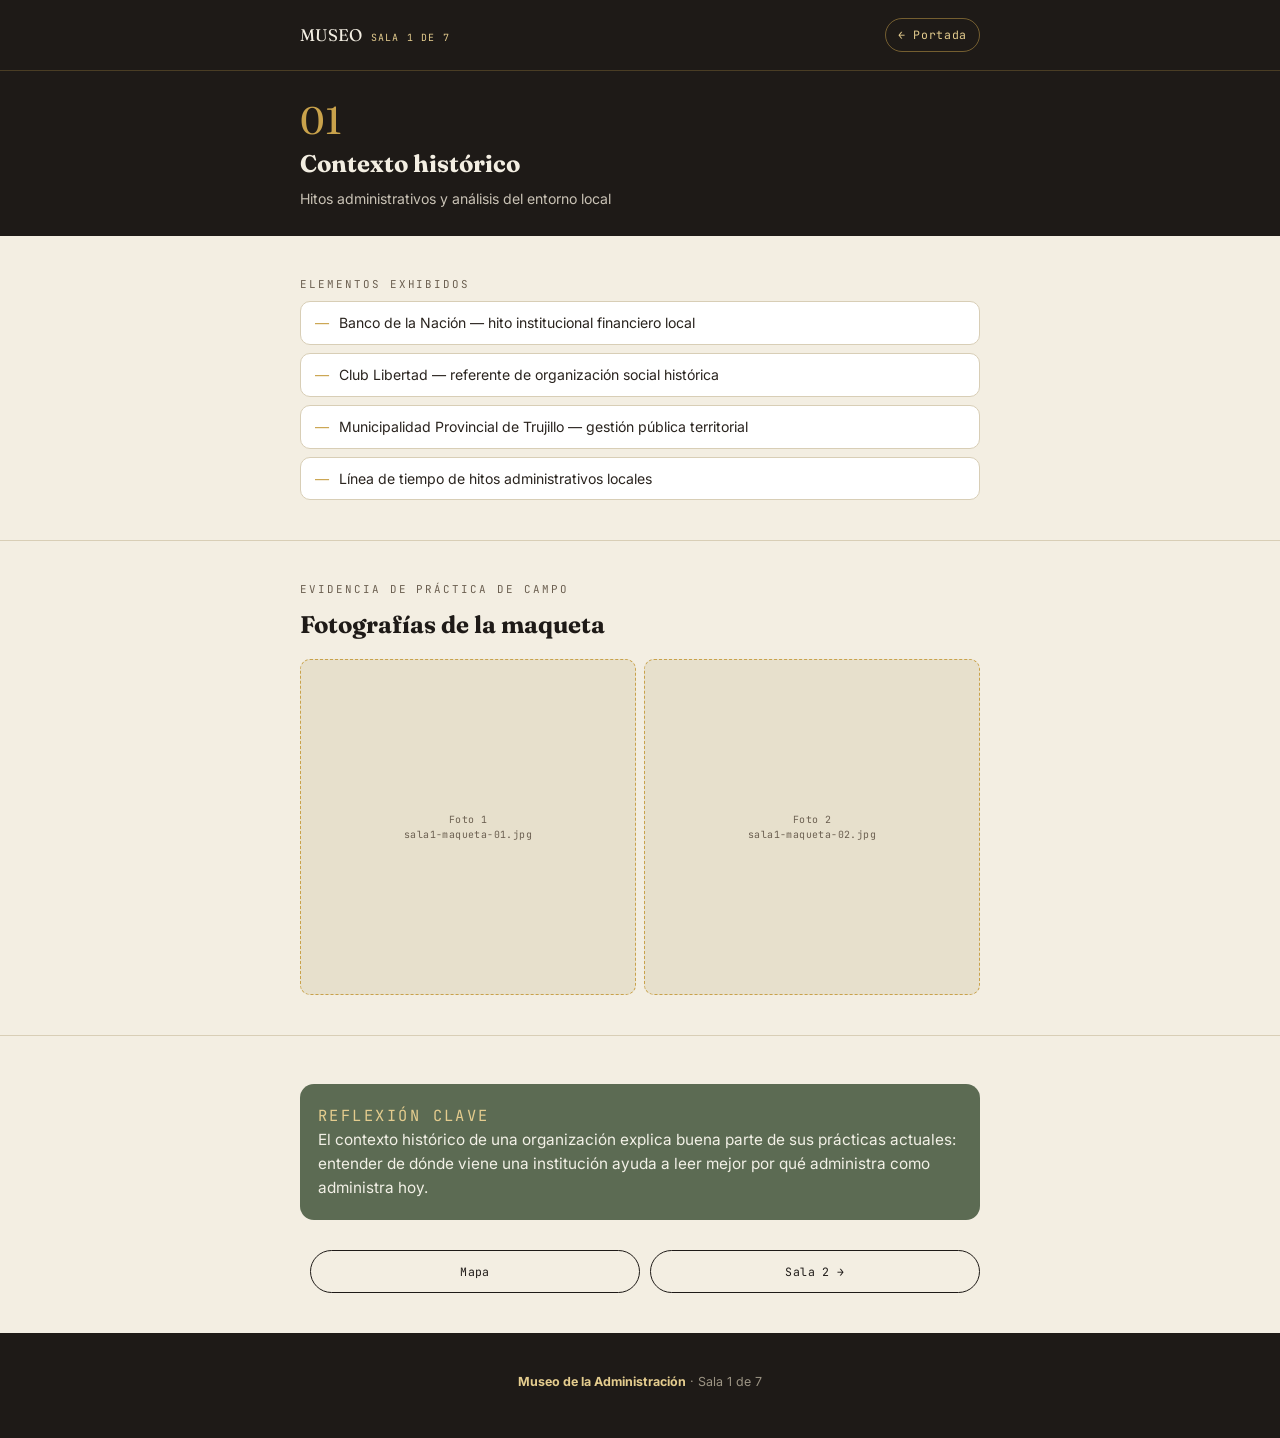
==== salas/sala1.html @ 510caf04 "Subiendo estructura real de museo interactivo" ====
<!DOCTYPE html>
<html lang="es">
<head>
  <meta charset="UTF-8">
  <meta name="viewport" content="width=device-width, initial-scale=1, maximum-scale=1, user-scalable=no, viewport-fit=cover">
  <title>Sala 1 · Contexto histórico — Museo de la Administración</title>
  <meta name="description" content="Hitos administrativos y análisis del entorno local">
  <meta name="theme-color" content="#1E1A17">
  <link rel="icon" href="../assets/favicon.png">
  <link rel="preconnect" href="https://fonts.googleapis.com">
  <link rel="preconnect" href="https://fonts.gstatic.com" crossorigin>
  <link href="https://fonts.googleapis.com/css2?family=Fraunces:opsz,wght@9..144,500;9..144,600&family=Inter:wght@400;500;600&family=JetBrains+Mono:wght@400;500&display=swap" rel="stylesheet">
  <link rel="stylesheet" href="../css/style.css">
</head>
<body>

  <header class="cabecera">
    <div class="contenedor cabecera__fila">
      <div class="cabecera__marca">
        MUSEO <small>Sala 1 de 7</small>
      </div>
      <a class="cabecera__volver" href="../index.html">← Portada</a>
    </div>
  </header>

  <section class="sala-hero">
    <div class="contenedor">
      <p class="sala-hero__num">01</p>
      <h1 class="sala-hero__titulo">Contexto histórico</h1>
      <p class="sala-hero__tema">Hitos administrativos y análisis del entorno local</p>
    </div>
  </section>

  <section class="seccion">
    <div class="contenedor">
      <p class="seccion__rotulo">Elementos exhibidos</p>
      <ul class="elementos-lista">
        <li>Banco de la Nación — hito institucional financiero local</li>
        <li>Club Libertad — referente de organización social histórica</li>
        <li>Municipalidad Provincial de Trujillo — gestión pública territorial</li>
        <li>Línea de tiempo de hitos administrativos locales</li>
      </ul>
    </div>
  </section>

  <section class="seccion">
    <div class="contenedor">
      <p class="seccion__rotulo">Evidencia de práctica de campo</p>
      <h2 class="seccion__titulo">Fotografías de la maqueta</h2>
      <div class="galeria">
        <div class="galeria__item">
          <p class="galeria__placeholder">Foto 1<br>sala1-maqueta-01.jpg</p>
        </div>
        <div class="galeria__item">
          <p class="galeria__placeholder">Foto 2<br>sala1-maqueta-02.jpg</p>
        </div>
      </div>
    </div>
  </section>

  <section class="seccion" style="border-bottom:none;">
    <div class="contenedor">
      <div class="reflexion">
        <p class="reflexion__rotulo">Reflexión clave</p>
        <p>El contexto histórico de una organización explica buena parte de sus prácticas actuales: entender de dónde viene una institución ayuda a leer mejor por qué administra como administra hoy.</p>
      </div>

      <nav class="nav-salas" aria-label="Navegación entre salas">
        <span></span>
        <a href="../index.html">Mapa</a>
        <a href="./sala2.html">Sala 2 →</a>
      </nav>
    </div>
  </section>

  <footer class="pie">
    <p><strong>Museo de la Administración</strong> · Sala 1 de 7</p>
  </footer>

</body>
</html>
---- css/style.css ----
/* ===========================================================
   MUSEO DE LA ADMINISTRACIÓN — Hoja de estilos global
   Paleta: madera/curaduría (crema, carbón, dorado champán, verde óxido)
   =========================================================== */

:root{
  --crema:        #F3EEE2;
  --carbon:       #1E1A17;
  --carbon-suave: #2B2622;
  --dorado:       #C9A24B;
  --dorado-claro: #E4CC8E;
  --verde-oxido:  #5C6B53;
  --linea:        #D8CEB6;
  --texto:        #2A241F;
  --texto-suave:  #6B5F50;

  --radio: 14px;
  --sombra: 0 10px 30px rgba(20,16,10,.18);

  --fuente-display: "Fraunces", "Georgia", serif;
  --fuente-cuerpo: "Inter", "Segoe UI", sans-serif;
  --fuente-util: "JetBrains Mono", monospace;
}

*{ box-sizing: border-box; }
html{ -webkit-text-size-adjust: 100%; text-size-adjust: 100%; }

body{
  margin: 0;
  background: var(--crema);
  color: var(--texto);
  font-family: var(--fuente-cuerpo);
  line-height: 1.55;
  -webkit-font-smoothing: antialiased;
}

img{ max-width: 100%; display: block; }
a{ color: inherit; text-decoration: none; }

.contenedor{
  width: 100%;
  max-width: 720px;
  margin: 0 auto;
  padding: 0 20px;
}

/* ---------- Header ---------- */
.cabecera{
  background: var(--carbon);
  color: var(--crema);
  padding: 18px 0;
  position: sticky;
  top: 0;
  z-index: 50;
  border-bottom: 1px solid rgba(201,162,75,.25);
}
.cabecera__fila{
  display: flex;
  align-items: center;
  justify-content: space-between;
  gap: 12px;
}
.cabecera__marca{
  display: flex;
  align-items: baseline;
  gap: 8px;
  font-family: var(--fuente-display);
  font-size: 1.05rem;
  letter-spacing: .02em;
}
.cabecera__marca small{
  font-family: var(--fuente-util);
  font-size: .62rem;
  letter-spacing: .12em;
  color: var(--dorado-claro);
  text-transform: uppercase;
}
.cabecera__volver{
  font-family: var(--fuente-util);
  font-size: .72rem;
  letter-spacing: .06em;
  color: var(--dorado-claro);
  border: 1px solid rgba(201,162,75,.5);
  padding: 7px 12px;
  border-radius: 999px;
  white-space: nowrap;
}

/* ---------- Hero portada ---------- */
.hero{
  background:
    radial-gradient(120% 120% at 50% -10%, rgba(201,162,75,.18), transparent 60%),
    var(--carbon);
  color: var(--crema);
  padding: 56px 0 48px;
  text-align: center;
}
.hero__eyebrow{
  font-family: var(--fuente-util);
  font-size: .68rem;
  letter-spacing: .22em;
  text-transform: uppercase;
  color: var(--dorado);
  margin: 0 0 14px;
}
.hero__titulo{
  font-family: var(--fuente-display);
  font-size: clamp(2rem, 8vw, 2.6rem);
  line-height: 1.08;
  margin: 0 0 16px;
  font-weight: 600;
}
.hero__subtitulo{
  font-size: .98rem;
  color: #C9C2B5;
  max-width: 480px;
  margin: 0 auto;
}
.hero__linea{
  width: 60px;
  height: 2px;
  background: var(--dorado);
  margin: 22px auto;
}

/* ---------- Secciones generales ---------- */
.seccion{
  padding: 40px 0;
  border-bottom: 1px solid var(--linea);
}
.seccion__rotulo{
  font-family: var(--fuente-util);
  font-size: .68rem;
  letter-spacing: .18em;
  text-transform: uppercase;
  color: var(--texto-suave);
  margin: 0 0 8px;
}
.seccion__titulo{
  font-family: var(--fuente-display);
  font-size: 1.5rem;
  margin: 0 0 16px;
  color: var(--carbon);
}
.seccion__texto{
  color: var(--texto-suave);
  font-size: .96rem;
  margin: 0 0 14px;
}

/* ---------- Tarjetas info (concepto / público) ---------- */
.grid-info{
  display: grid;
  grid-template-columns: 1fr;
  gap: 14px;
}
@media (min-width: 560px){
  .grid-info{ grid-template-columns: 1fr 1fr; }
}
.tarjeta{
  background: #fff;
  border: 1px solid var(--linea);
  border-radius: var(--radio);
  padding: 18px 18px 16px;
}
.tarjeta__icono{
  width: 34px; height: 34px;
  border-radius: 50%;
  background: var(--carbon);
  color: var(--dorado-claro);
  display: flex; align-items: center; justify-content: center;
  font-family: var(--fuente-display);
  font-size: .95rem;
  margin-bottom: 10px;
}
.tarjeta h3{
  font-family: var(--fuente-display);
  font-size: 1.02rem;
  margin: 0 0 6px;
  color: var(--carbon);
}
.tarjeta p{
  font-size: .88rem;
  color: var(--texto-suave);
  margin: 0;
}

/* ---------- Mapa del recorrido ---------- */
.recorrido{
  display: flex;
  flex-direction: column;
  gap: 0;
  position: relative;
  padding-left: 4px;
}
.recorrido::before{
  content: "";
  position: absolute;
  left: 23px;
  top: 10px;
  bottom: 10px;
  width: 2px;
  background: var(--linea);
}
.parada{
  display: grid;
  grid-template-columns: 48px 1fr;
  gap: 14px;
  padding: 12px 0;
  text-decoration: none;
  color: inherit;
}
.parada__num{
  position: relative;
  z-index: 1;
  width: 48px; height: 48px;
  border-radius: 50%;
  background: var(--carbon);
  color: var(--dorado-claro);
  display: flex; align-items: center; justify-content: center;
  font-family: var(--fuente-display);
  font-size: 1.1rem;
  border: 3px solid var(--crema);
  box-shadow: 0 0 0 1px var(--linea);
}
.parada__cuerpo{
  background: #fff;
  border: 1px solid var(--linea);
  border-radius: var(--radio);
  padding: 12px 16px;
  display: flex;
  align-items: center;
  justify-content: space-between;
  gap: 10px;
  transition: border-color .15s ease, transform .15s ease;
}
.parada:active .parada__cuerpo{ transform: scale(.98); }
.parada__cuerpo h3{
  font-size: .96rem;
  margin: 0 0 2px;
  color: var(--carbon);
  font-family: var(--fuente-cuerpo);
  font-weight: 600;
}
.parada__cuerpo span{
  font-size: .8rem;
  color: var(--texto-suave);
}
.parada__flecha{
  font-size: 1.1rem;
  color: var(--dorado);
  flex-shrink: 0;
}

/* ---------- Sala detalle ---------- */
.sala-hero{
  background: var(--carbon);
  color: var(--crema);
  padding: 30px 0 26px;
}
.sala-hero__num{
  font-family: var(--fuente-display);
  font-size: 2.4rem;
  color: var(--dorado);
  line-height: 1;
  margin: 0 0 6px;
}
.sala-hero__titulo{
  font-family: var(--fuente-display);
  font-size: 1.5rem;
  margin: 0;
}
.sala-hero__tema{
  font-size: .88rem;
  color: #C9C2B5;
  margin: 6px 0 0;
}

.galeria{
  display: grid;
  grid-template-columns: 1fr 1fr;
  gap: 8px;
}
.galeria__item{
  aspect-ratio: 1 / 1;
  background: #E7E0CC;
  border: 1px dashed var(--dorado);
  border-radius: 10px;
  overflow: hidden;
  display: flex;
  align-items: center;
  justify-content: center;
}
.galeria__item img{
  width: 100%; height: 100%;
  object-fit: cover;
}
.galeria__placeholder{
  font-family: var(--fuente-util);
  font-size: .62rem;
  text-align: center;
  color: var(--texto-suave);
  padding: 8px;
  letter-spacing: .04em;
}

.reflexion{
  background: var(--verde-oxido);
  color: #F2F0E6;
  border-radius: var(--radio);
  padding: 20px 18px;
  margin-top: 8px;
}
.reflexion__rotulo{
  font-family: var(--fuente-util);
  font-size: .65rem;
  letter-spacing: .16em;
  text-transform: uppercase;
  color: var(--dorado-claro);
  margin: 0 0 8px;
}
.reflexion p{
  margin: 0;
  font-size: .96rem;
}

.elementos-lista{
  list-style: none;
  margin: 0; padding: 0;
  display: flex;
  flex-direction: column;
  gap: 8px;
}
.elementos-lista li{
  background: #fff;
  border: 1px solid var(--linea);
  border-radius: 10px;
  padding: 10px 14px;
  font-size: .88rem;
  display: flex;
  gap: 10px;
  align-items: flex-start;
}
.elementos-lista li::before{
  content: "—";
  color: var(--dorado);
  flex-shrink: 0;
}

.nav-salas{
  display: flex;
  justify-content: space-between;
  gap: 10px;
  margin-top: 30px;
}
.nav-salas a{
  flex: 1;
  text-align: center;
  font-family: var(--fuente-util);
  font-size: .72rem;
  letter-spacing: .04em;
  padding: 12px 10px;
  border: 1px solid var(--carbon);
  border-radius: 999px;
  color: var(--carbon);
}
.nav-salas a.activo{
  background: var(--carbon);
  color: var(--dorado-claro);
}

/* ---------- QR personalizado ---------- */
.qr-bloque{
  text-align: center;
  background: #fff;
  border: 1px solid var(--linea);
  border-radius: var(--radio);
  padding: 22px 18px 20px;
}
.qr-bloque img{
  width: 200px;
  margin: 0 auto 14px;
  border-radius: 10px;
  border: 1px solid var(--linea);
}
.qr-bloque__cap{
  font-family: var(--fuente-util);
  font-size: .68rem;
  letter-spacing: .06em;
  color: var(--texto-suave);
}

/* ---------- Pie ---------- */
.pie{
  background: var(--carbon);
  color: #9C9484;
  text-align: center;
  padding: 26px 20px 34px;
  font-size: .78rem;
}
.pie strong{ color: var(--dorado-claro); }

/* Accesibilidad: foco visible */
a:focus-visible, button:focus-visible{
  outline: 2px solid var(--dorado);
  outline-offset: 2px;
}

@media (prefers-reduced-motion: reduce){
  *{ transition: none !important; animation: none !important; }
}
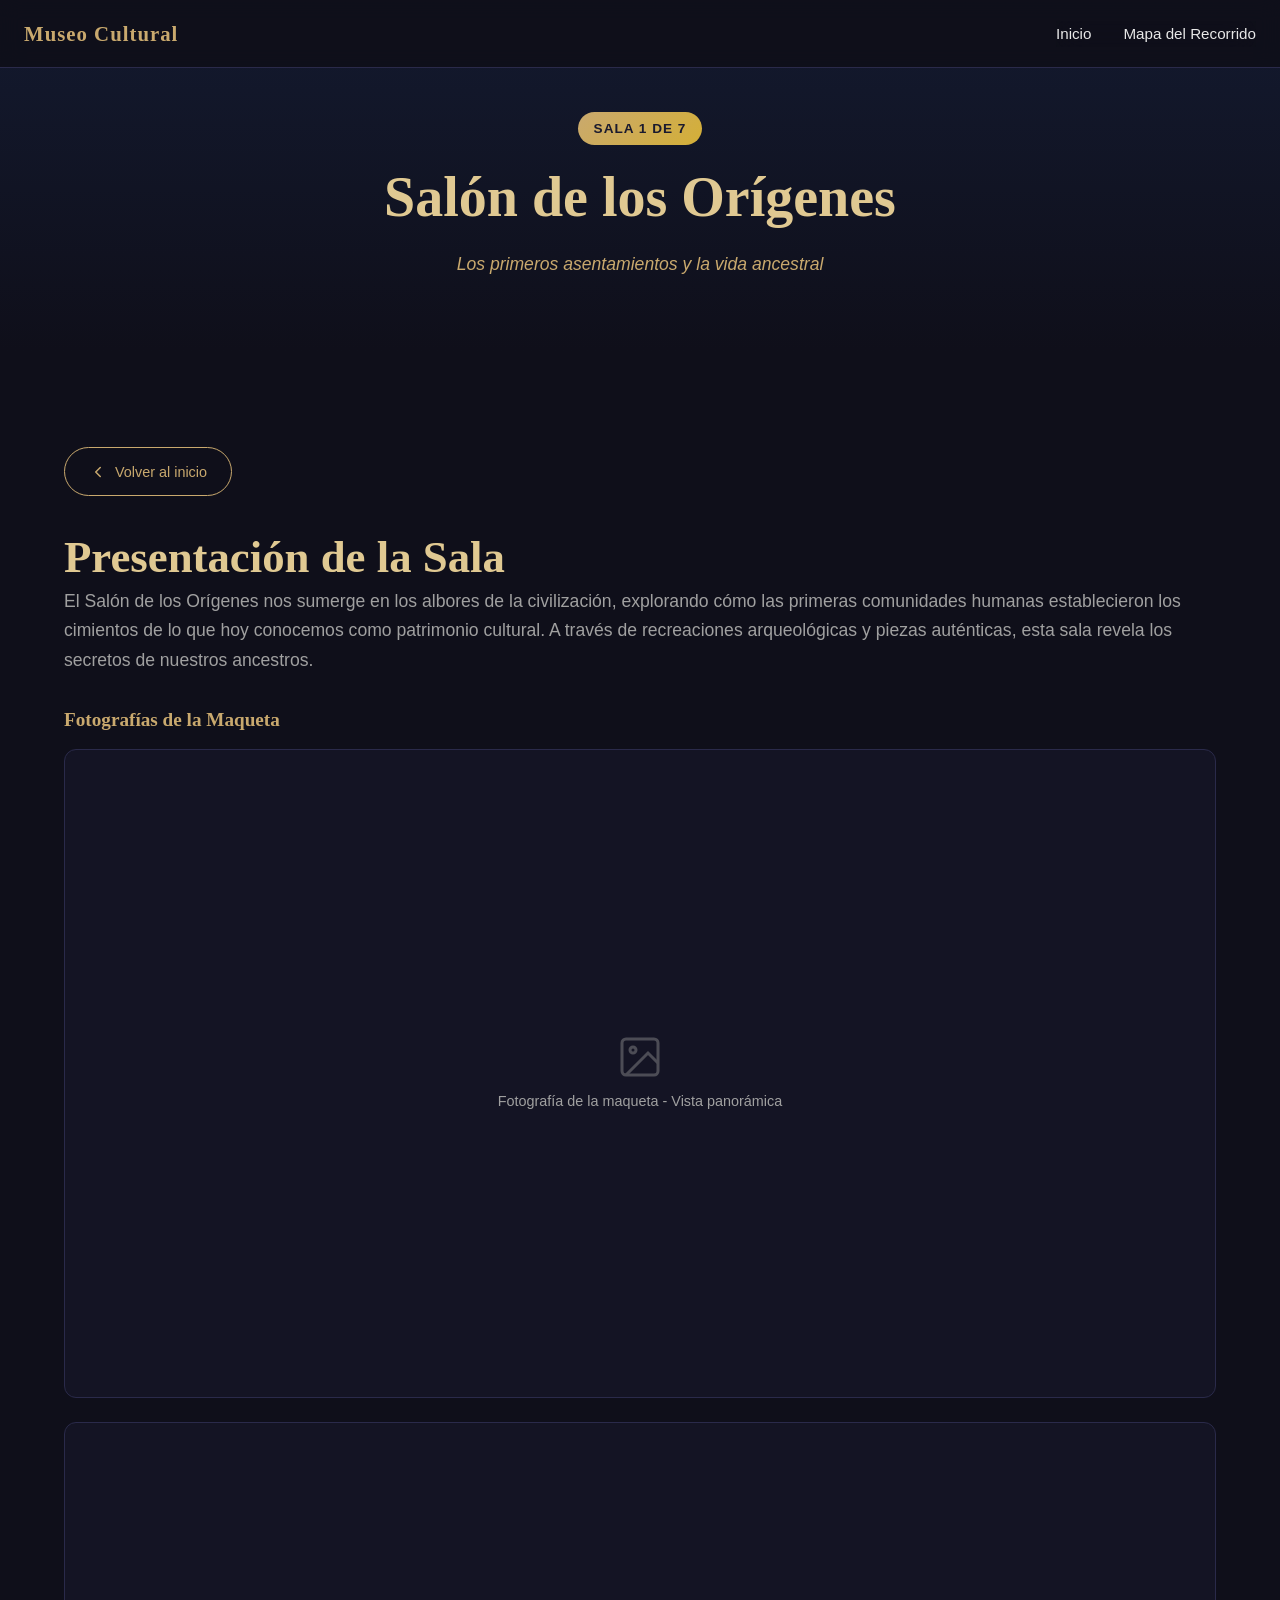
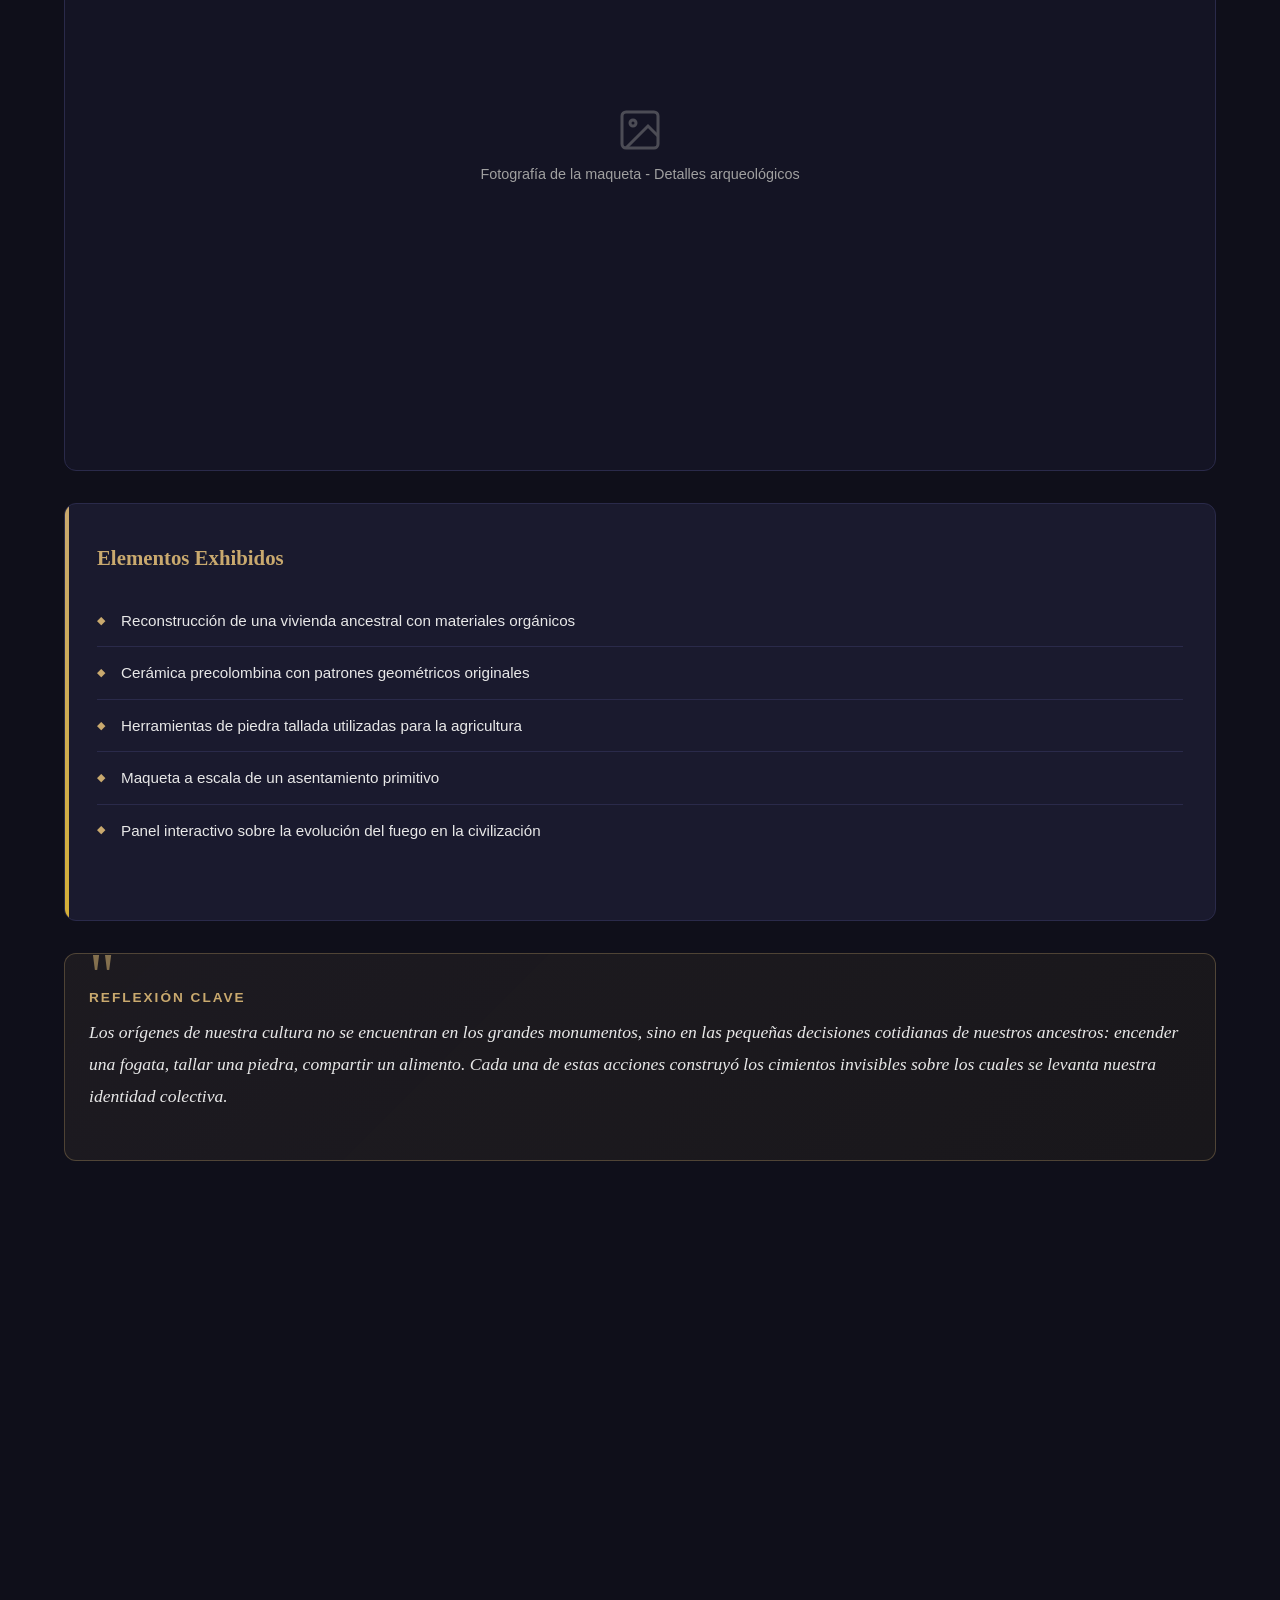
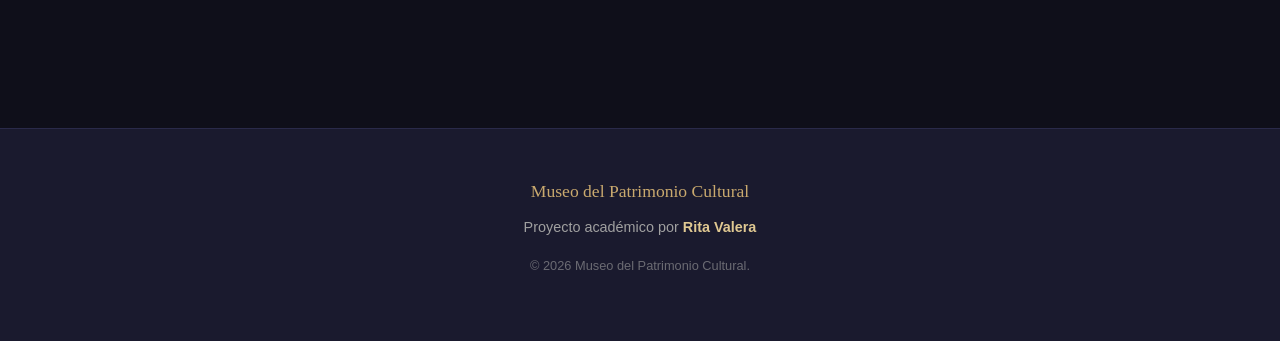
==== commit 6f815ce2: "Limpieza total y subida de los nuevos archivos finales" ====
--- a/salas/sala1.html
+++ b/salas/sala1.html
@@ -2,80 +2,121 @@
 <html lang="es">
 <head>
   <meta charset="UTF-8">
-  <meta name="viewport" content="width=device-width, initial-scale=1, maximum-scale=1, user-scalable=no, viewport-fit=cover">
-  <title>Sala 1 · Contexto histórico — Museo de la Administración</title>
-  <meta name="description" content="Hitos administrativos y análisis del entorno local">
-  <meta name="theme-color" content="#1E1A17">
-  <link rel="icon" href="../assets/favicon.png">
-  <link rel="preconnect" href="https://fonts.googleapis.com">
-  <link rel="preconnect" href="https://fonts.gstatic.com" crossorigin>
-  <link href="https://fonts.googleapis.com/css2?family=Fraunces:opsz,wght@9..144,500;9..144,600&family=Inter:wght@400;500;600&family=JetBrains+Mono:wght@400;500&display=swap" rel="stylesheet">
+  <meta name="viewport" content="width=device-width, initial-scale=1.0, maximum-scale=1.0, user-scalable=no">
+  <meta name="description" content="Sala 1 - Salón de los Orígenes">
+  <meta name="theme-color" content="#0f0f1a">
+  <title>Salón de los Orígenes | Museo del Patrimonio Cultural</title>
   <link rel="stylesheet" href="../css/style.css">
 </head>
 <body>
 
-  <header class="cabecera">
-    <div class="contenedor cabecera__fila">
-      <div class="cabecera__marca">
-        MUSEO <small>Sala 1 de 7</small>
-      </div>
-      <a class="cabecera__volver" href="../index.html">← Portada</a>
+  <div class="reading-progress"></div>
+
+  <nav class="navbar" role="navigation" aria-label="Navegación principal">
+    <a href="../index.html" class="navbar-brand">Museo Cultural</a>
+    <button class="nav-toggle" aria-label="Abrir menú">
+      <span></span>
+      <span></span>
+      <span></span>
+    </button>
+    <div class="nav-menu" id="navMenu">
+      <a href="../index.html">Inicio</a>
+      <a href="../index.html#mapa">Mapa del Recorrido</a>
     </div>
+    <div class="nav-overlay" id="navOverlay"></div>
+  </nav>
+
+  <header class="sala-header">
+    <span class="sala-number animate-fadeUp">Sala 1 de 7</span>
+    <h1 class="sala-name animate-fadeUp">Salón de los Orígenes</h1>
+    <p class="sala-theme animate-fadeUp">Los primeros asentamientos y la vida ancestral</p>
   </header>
 
-  <section class="sala-hero">
-    <div class="contenedor">
-      <p class="sala-hero__num">01</p>
-      <h1 class="sala-hero__titulo">Contexto histórico</h1>
-      <p class="sala-hero__tema">Hitos administrativos y análisis del entorno local</p>
+  <section class="section section-dark">
+    <a href="../index.html" class="btn-volver animate-fadeLeft">
+      <svg viewBox="0 0 24 24" fill="none" stroke="currentColor" stroke-width="2" stroke-linecap="round" stroke-linejoin="round">
+        <polyline points="15 18 9 12 15 6"/>
+      </svg>
+      Volver al inicio
+    </a>
+
+    <div class="animate-fadeUp">
+      <h2>Presentación de la Sala</h2>
+      <p>El Salón de los Orígenes nos sumerge en los albores de la civilización, explorando cómo las primeras comunidades humanas establecieron los cimientos de lo que hoy conocemos como patrimonio cultural. A través de recreaciones arqueológicas y piezas auténticas, esta sala revela los secretos de nuestros ancestros.</p>
+    </div>
+
+    <div class="galeria animate-scaleIn">
+      <h3 class="galeria-title">Fotografías de la Maqueta</h3>
+      <div class="foto-container">
+        <div class="foto-placeholder">
+          <svg viewBox="0 0 24 24" fill="none" stroke="currentColor" stroke-width="1.5">
+            <rect x="3" y="3" width="18" height="18" rx="2" ry="2"/>
+            <circle cx="8.5" cy="8.5" r="1.5"/>
+            <polyline points="21 15 16 10 5 21"/>
+          </svg>
+          <span>Fotografía de la maqueta - Vista panorámica</span>
+        </div>
+      </div>
+      <div class="foto-container">
+        <div class="foto-placeholder">
+          <svg viewBox="0 0 24 24" fill="none" stroke="currentColor" stroke-width="1.5">
+            <rect x="3" y="3" width="18" height="18" rx="2" ry="2"/>
+            <circle cx="8.5" cy="8.5" r="1.5"/>
+            <polyline points="21 15 16 10 5 21"/>
+          </svg>
+          <span>Fotografía de la maqueta - Detalles arqueológicos</span>
+        </div>
+      </div>
+    </div>
+
+    <div class="card animate-fadeUp">
+      <h3 class="card-title">Elementos Exhibidos</h3>
+      <ul class="elementos-lista">
+        <li>Reconstrucción de una vivienda ancestral con materiales orgánicos</li>
+        <li>Cerámica precolombina con patrones geométricos originales</li>
+        <li>Herramientas de piedra tallada utilizadas para la agricultura</li>
+        <li>Maqueta a escala de un asentamiento primitivo</li>
+        <li>Panel interactivo sobre la evolución del fuego en la civilización</li>
+      </ul>
+    </div>
+
+    <div class="reflexion animate-fadeUp">
+      <div class="reflexion-label">Reflexión Clave</div>
+      <p class="reflexion-text">Los orígenes de nuestra cultura no se encuentran en los grandes monumentos, sino en las pequeñas decisiones cotidianas de nuestros ancestros: encender una fogata, tallar una piedra, compartir un alimento. Cada una de estas acciones construyó los cimientos invisibles sobre los cuales se levanta nuestra identidad colectiva.</p>
+    </div>
+
+    <!-- QR -->
+    <div class="qr-section animate-scaleIn">
+      <h3 class="galeria-title">Acceso a esta Sala</h3>
+      <div class="qr-container" id="qr-container"></div>
+      <br>
+      <button class="qr-download-btn" id="qr-download">
+        <svg viewBox="0 0 24 24" fill="none" stroke="currentColor" stroke-width="2" stroke-linecap="round" stroke-linejoin="round">
+          <path d="M21 15v4a2 2 0 0 1-2 2H5a2 2 0 0 1-2-2v-4"/>
+          <polyline points="7 10 12 15 17 10"/>
+          <line x1="12" y1="15" x2="12" y2="3"/>
+        </svg>
+        Descargar QR
+      </button>
+      <input type="hidden" id="qr-url" value="">
     </div>
   </section>
 
-  <section class="seccion">
-    <div class="contenedor">
-      <p class="seccion__rotulo">Elementos exhibidos</p>
-      <ul class="elementos-lista">
-        <li>Banco de la Nación — hito institucional financiero local</li>
-        <li>Club Libertad — referente de organización social histórica</li>
-        <li>Municipalidad Provincial de Trujillo — gestión pública territorial</li>
-        <li>Línea de tiempo de hitos administrativos locales</li>
-      </ul>
-    </div>
-  </section>
-
-  <section class="seccion">
-    <div class="contenedor">
-      <p class="seccion__rotulo">Evidencia de práctica de campo</p>
-      <h2 class="seccion__titulo">Fotografías de la maqueta</h2>
-      <div class="galeria">
-        <div class="galeria__item">
-          <p class="galeria__placeholder">Foto 1<br>sala1-maqueta-01.jpg</p>
-        </div>
-        <div class="galeria__item">
-          <p class="galeria__placeholder">Foto 2<br>sala1-maqueta-02.jpg</p>
-        </div>
-      </div>
-    </div>
-  </section>
-
-  <section class="seccion" style="border-bottom:none;">
-    <div class="contenedor">
-      <div class="reflexion">
-        <p class="reflexion__rotulo">Reflexión clave</p>
-        <p>El contexto histórico de una organización explica buena parte de sus prácticas actuales: entender de dónde viene una institución ayuda a leer mejor por qué administra como administra hoy.</p>
-      </div>
-
-      <nav class="nav-salas" aria-label="Navegación entre salas">
-        <span></span>
-        <a href="../index.html">Mapa</a>
-        <a href="./sala2.html">Sala 2 →</a>
-      </nav>
-    </div>
-  </section>
-
-  <footer class="pie">
-    <p><strong>Museo de la Administración</strong> · Sala 1 de 7</p>
+  <footer class="footer">
+    <div class="footer-brand">Museo del Patrimonio Cultural</div>
+    <p class="footer-credit">Proyecto académico por <strong>Rita Valera</strong></p>
+    <p class="footer-copy">&copy; 2026 Museo del Patrimonio Cultural.</p>
   </footer>
 
+  <a href="#top" class="fab-nav" aria-label="Volver arriba">
+    <svg viewBox="0 0 24 24" fill="none" stroke="currentColor" stroke-width="2.5" stroke-linecap="round" stroke-linejoin="round">
+      <polyline points="18 15 12 9 6 15"/>
+    </svg>
+  </a>
+
+  <script src="../js/main.js"></script>
+  <script>
+    document.getElementById('qr-url').value = window.location.href;
+  </script>
 </body>
 </html>
--- a/css/style.css
+++ b/css/style.css
@@ -1,411 +1,925 @@
-/* ===========================================================
-   MUSEO DE LA ADMINISTRACIÓN — Hoja de estilos global
-   Paleta: madera/curaduría (crema, carbón, dorado champán, verde óxido)
-   =========================================================== */
-
-:root{
-  --crema:        #F3EEE2;
-  --carbon:       #1E1A17;
-  --carbon-suave: #2B2622;
-  --dorado:       #C9A24B;
-  --dorado-claro: #E4CC8E;
-  --verde-oxido:  #5C6B53;
-  --linea:        #D8CEB6;
-  --texto:        #2A241F;
-  --texto-suave:  #6B5F50;
-
-  --radio: 14px;
-  --sombra: 0 10px 30px rgba(20,16,10,.18);
-
-  --fuente-display: "Fraunces", "Georgia", serif;
-  --fuente-cuerpo: "Inter", "Segoe UI", sans-serif;
-  --fuente-util: "JetBrains Mono", monospace;
-}
-
-*{ box-sizing: border-box; }
-html{ -webkit-text-size-adjust: 100%; text-size-adjust: 100%; }
-
-body{
+/* ============================================
+   MUSEO DIGITAL - Estilo Global
+   Diseño Mobile-First | Animaciones | Elegante
+   ============================================ */
+
+/* --- Variables CSS --- */
+:root {
+  --color-primary: #1a1a2e;
+  --color-secondary: #16213e;
+  --color-accent: #c9a96e;
+  --color-accent-light: #e0c992;
+  --color-text: #e8e8e8;
+  --color-text-muted: #a0a0a0;
+  --color-bg: #0f0f1a;
+  --color-card: #1a1a2e;
+  --color-border: #2a2a4a;
+  --color-gold: #d4af37;
+  --color-gold-light: #f0d78c;
+  --font-heading: 'Georgia', 'Times New Roman', serif;
+  --font-body: 'Segoe UI', 'Helvetica Neue', Arial, sans-serif;
+  --shadow-gold: 0 4px 20px rgba(201, 169, 110, 0.15);
+  --transition-smooth: all 0.4s cubic-bezier(0.25, 0.46, 0.45, 0.94);
+}
+
+/* --- Reset & Base --- */
+*, *::before, *::after {
   margin: 0;
-  background: var(--crema);
-  color: var(--texto);
-  font-family: var(--fuente-cuerpo);
-  line-height: 1.55;
+  padding: 0;
+  box-sizing: border-box;
+}
+
+html {
+  scroll-behavior: smooth;
+  -webkit-text-size-adjust: 100%;
+  scroll-padding-top: 80px;
+}
+
+body {
+  font-family: var(--font-body);
+  background-color: var(--color-bg);
+  color: var(--color-text);
+  line-height: 1.7;
+  overflow-x: hidden;
   -webkit-font-smoothing: antialiased;
-}
-
-img{ max-width: 100%; display: block; }
-a{ color: inherit; text-decoration: none; }
-
-.contenedor{
+  -moz-osx-font-smoothing: grayscale;
+}
+
+/* --- Scrollbar Personalizado --- */
+::-webkit-scrollbar {
+  width: 8px;
+}
+::-webkit-scrollbar-track {
+  background: var(--color-bg);
+}
+::-webkit-scrollbar-thumb {
+  background: var(--color-accent);
+  border-radius: 10px;
+}
+::-webkit-scrollbar-thumb:hover {
+  background: var(--color-gold);
+}
+
+/* --- Animaciones Keyframes --- */
+@keyframes fadeInUp {
+  from { opacity: 0; transform: translateY(40px); }
+  to { opacity: 1; transform: translateY(0); }
+}
+
+@keyframes fadeInLeft {
+  from { opacity: 0; transform: translateX(-40px); }
+  to { opacity: 1; transform: translateX(0); }
+}
+
+@keyframes fadeInRight {
+  from { opacity: 0; transform: translateX(40px); }
+  to { opacity: 1; transform: translateX(0); }
+}
+
+@keyframes fadeIn {
+  from { opacity: 0; }
+  to { opacity: 1; }
+}
+
+@keyframes scaleIn {
+  from { opacity: 0; transform: scale(0.9); }
+  to { opacity: 1; transform: scale(1); }
+}
+
+@keyframes shimmer {
+  0% { background-position: -200% 0; }
+  100% { background-position: 200% 0; }
+}
+
+@keyframes float {
+  0%, 100% { transform: translateY(0); }
+  50% { transform: translateY(-10px); }
+}
+
+@keyframes pulse {
+  0%, 100% { opacity: 1; }
+  50% { opacity: 0.7; }
+}
+
+@keyframes slideDown {
+  from { opacity: 0; transform: translateY(-20px); }
+  to { opacity: 1; transform: translateY(0); }
+}
+
+@keyframes rotateIn {
+  from { opacity: 0; transform: rotate(-5deg) scale(0.95); }
+  to { opacity: 1; transform: rotate(0) scale(1); }
+}
+
+@keyframes borderGlow {
+  0%, 100% { box-shadow: 0 0 5px rgba(201, 169, 110, 0.3); }
+  50% { box-shadow: 0 0 20px rgba(201, 169, 110, 0.6); }
+}
+
+/* --- Clases de Animación (Scroll Trigger) --- */
+.animate-fadeUp {
+  opacity: 0;
+  transform: translateY(40px);
+  transition: opacity 0.7s ease, transform 0.7s ease;
+}
+.animate-fadeUp.visible {
+  opacity: 1;
+  transform: translateY(0);
+}
+
+.animate-fadeLeft {
+  opacity: 0;
+  transform: translateX(-40px);
+  transition: opacity 0.7s ease, transform 0.7s ease;
+}
+.animate-fadeLeft.visible {
+  opacity: 1;
+  transform: translateX(0);
+}
+
+.animate-fadeRight {
+  opacity: 0;
+  transform: translateX(40px);
+  transition: opacity 0.7s ease, transform 0.7s ease;
+}
+.animate-fadeRight.visible {
+  opacity: 1;
+  transform: translateX(0);
+}
+
+.animate-scaleIn {
+  opacity: 0;
+  transform: scale(0.9);
+  transition: opacity 0.7s ease, transform 0.7s ease;
+}
+.animate-scaleIn.visible {
+  opacity: 1;
+  transform: scale(1);
+}
+
+.animate-fadeIn {
+  opacity: 0;
+  transition: opacity 0.8s ease;
+}
+.animate-fadeIn.visible {
+  opacity: 1;
+}
+
+/* --- Tipografía --- */
+h1, h2, h3, h4 {
+  font-family: var(--font-heading);
+  font-weight: 700;
+  line-height: 1.3;
+  color: var(--color-accent-light);
+}
+
+h1 { font-size: clamp(2rem, 6vw, 3.5rem); }
+h2 { font-size: clamp(1.6rem, 4.5vw, 2.8rem); }
+h3 { font-size: clamp(1.2rem, 3vw, 1.8rem); }
+h4 { font-size: clamp(1rem, 2.5vw, 1.4rem); }
+
+p {
+  font-size: clamp(0.95rem, 2.2vw, 1.1rem);
+  color: var(--color-text-muted);
+  margin-bottom: 1rem;
+}
+
+/* --- Navegación --- */
+.navbar {
+  position: fixed;
+  top: 0;
+  left: 0;
+  right: 0;
+  z-index: 1000;
+  background: rgba(15, 15, 26, 0.95);
+  backdrop-filter: blur(10px);
+  -webkit-backdrop-filter: blur(10px);
+  border-bottom: 1px solid var(--color-border);
+  padding: 1rem 1.5rem;
+  display: flex;
+  justify-content: space-between;
+  align-items: center;
+  animation: slideDown 0.6s ease;
+}
+
+.navbar-brand {
+  font-family: var(--font-heading);
+  font-size: 1.3rem;
+  color: var(--color-accent);
+  text-decoration: none;
+  font-weight: 700;
+  letter-spacing: 1px;
+}
+
+.nav-toggle {
+  display: flex;
+  flex-direction: column;
+  gap: 5px;
+  background: none;
+  border: none;
+  cursor: pointer;
+  padding: 5px;
+}
+
+.nav-toggle span {
+  display: block;
+  width: 25px;
+  height: 2px;
+  background: var(--color-accent);
+  border-radius: 2px;
+  transition: var(--transition-smooth);
+}
+
+.nav-toggle.active span:nth-child(1) {
+  transform: rotate(45deg) translate(5px, 5px);
+}
+.nav-toggle.active span:nth-child(2) {
+  opacity: 0;
+}
+.nav-toggle.active span:nth-child(3) {
+  transform: rotate(-45deg) translate(5px, -5px);
+}
+
+.nav-menu {
+  position: fixed;
+  top: 0;
+  right: -100%;
+  width: 75%;
+  max-width: 300px;
+  height: 100vh;
+  background: rgba(26, 26, 46, 0.98);
+  backdrop-filter: blur(15px);
+  padding: 5rem 2rem 2rem;
+  transition: right 0.4s cubic-bezier(0.25, 0.46, 0.45, 0.94);
+  z-index: 999;
+  border-left: 1px solid var(--color-border);
+}
+
+.nav-menu.active {
+  right: 0;
+}
+
+.nav-menu a {
+  display: block;
+  padding: 1rem 0;
+  color: var(--color-text);
+  text-decoration: none;
+  font-size: 1.1rem;
+  border-bottom: 1px solid var(--color-border);
+  transition: var(--transition-smooth);
+}
+
+.nav-menu a:hover,
+.nav-menu a:active {
+  color: var(--color-accent);
+  padding-left: 10px;
+}
+
+.nav-overlay {
+  position: fixed;
+  top: 0;
+  left: 0;
   width: 100%;
-  max-width: 720px;
+  height: 100%;
+  background: rgba(0, 0, 0, 0.6);
+  z-index: 998;
+  opacity: 0;
+  pointer-events: none;
+  transition: opacity 0.3s ease;
+}
+
+.nav-overlay.active {
+  opacity: 1;
+  pointer-events: all;
+}
+
+/* --- Hero Section --- */
+.hero {
+  min-height: 100vh;
+  display: flex;
+  flex-direction: column;
+  justify-content: center;
+  align-items: center;
+  text-align: center;
+  padding: 6rem 1.5rem 3rem;
+  background: linear-gradient(180deg, 
+    rgba(15, 15, 26, 1) 0%, 
+    rgba(22, 33, 62, 0.8) 50%,
+    rgba(15, 15, 26, 1) 100%
+  );
+  position: relative;
+  overflow: hidden;
+}
+
+.hero::before {
+  content: '';
+  position: absolute;
+  top: -50%;
+  left: -50%;
+  width: 200%;
+  height: 200%;
+  background: radial-gradient(ellipse at center, 
+    rgba(201, 169, 110, 0.05) 0%, 
+    transparent 70%
+  );
+  animation: float 8s ease-in-out infinite;
+}
+
+.hero-content {
+  position: relative;
+  z-index: 2;
+  max-width: 700px;
+}
+
+.hero-icon {
+  font-size: 3rem;
+  color: var(--color-accent);
+  margin-bottom: 1.5rem;
+  animation: float 3s ease-in-out infinite;
+  display: block;
+}
+
+.hero h1 {
+  margin-bottom: 1rem;
+  background: linear-gradient(135deg, var(--color-accent), var(--color-gold-light), var(--color-accent));
+  background-size: 200% auto;
+  -webkit-background-clip: text;
+  -webkit-text-fill-color: transparent;
+  background-clip: text;
+  animation: shimmer 3s linear infinite;
+}
+
+.hero-subtitle {
+  font-size: clamp(1rem, 3vw, 1.3rem);
+  color: var(--color-text-muted);
+  margin-bottom: 2rem;
+  font-style: italic;
+}
+
+.hero-divider {
+  width: 80px;
+  height: 2px;
+  background: var(--color-accent);
+  margin: 1.5rem auto;
+  border-radius: 2px;
+}
+
+.hero-badge {
+  display: inline-block;
+  padding: 0.5rem 1.5rem;
+  border: 1px solid var(--color-accent);
+  border-radius: 30px;
+  font-size: 0.9rem;
+  color: var(--color-accent);
+  letter-spacing: 2px;
+  text-transform: uppercase;
+  animation: pulse 2s ease-in-out infinite;
+}
+
+/* --- Secciones Generales --- */
+.section {
+  padding: 4rem 1.5rem;
+  position: relative;
+}
+
+.section-dark {
+  background: var(--color-bg);
+}
+
+.section-darker {
+  background: rgba(10, 10, 20, 0.8);
+}
+
+.section-title {
+  text-align: center;
+  margin-bottom: 2.5rem;
+  position: relative;
+}
+
+.section-title::after {
+  content: '';
+  display: block;
+  width: 60px;
+  height: 3px;
+  background: var(--color-accent);
+  margin: 1rem auto 0;
+  border-radius: 3px;
+}
+
+.section-subtitle {
+  text-align: center;
+  max-width: 600px;
+  margin: 0 auto 3rem;
+  color: var(--color-text-muted);
+  font-size: 1rem;
+}
+
+/* --- Tarjetas --- */
+.card {
+  background: var(--color-card);
+  border: 1px solid var(--color-border);
+  border-radius: 12px;
+  padding: 2rem 1.5rem;
+  margin-bottom: 1.5rem;
+  transition: var(--transition-smooth);
+  position: relative;
+  overflow: hidden;
+}
+
+.card::before {
+  content: '';
+  position: absolute;
+  top: 0;
+  left: 0;
+  width: 4px;
+  height: 100%;
+  background: linear-gradient(180deg, var(--color-accent), var(--color-gold));
+  border-radius: 12px 0 0 12px;
+}
+
+.card:hover {
+  transform: translateY(-3px);
+  box-shadow: var(--shadow-gold);
+  border-color: var(--color-accent);
+}
+
+.card-title {
+  color: var(--color-accent);
+  font-size: 1.3rem;
+  margin-bottom: 0.8rem;
+  font-family: var(--font-heading);
+}
+
+.card-text {
+  color: var(--color-text-muted);
+  font-size: 0.95rem;
+  line-height: 1.7;
+}
+
+/* --- Mapa del Recorrido --- */
+.mapa-container {
+  display: flex;
+  flex-direction: column;
+  gap: 1.2rem;
+  max-width: 600px;
   margin: 0 auto;
-  padding: 0 20px;
-}
-
-/* ---------- Header ---------- */
-.cabecera{
-  background: var(--carbon);
-  color: var(--crema);
-  padding: 18px 0;
-  position: sticky;
-  top: 0;
-  z-index: 50;
-  border-bottom: 1px solid rgba(201,162,75,.25);
-}
-.cabecera__fila{
+}
+
+.mapa-step {
   display: flex;
   align-items: center;
-  justify-content: space-between;
-  gap: 12px;
-}
-.cabecera__marca{
-  display: flex;
-  align-items: baseline;
-  gap: 8px;
-  font-family: var(--fuente-display);
-  font-size: 1.05rem;
-  letter-spacing: .02em;
-}
-.cabecera__marca small{
-  font-family: var(--fuente-util);
-  font-size: .62rem;
-  letter-spacing: .12em;
-  color: var(--dorado-claro);
-  text-transform: uppercase;
-}
-.cabecera__volver{
-  font-family: var(--fuente-util);
-  font-size: .72rem;
-  letter-spacing: .06em;
-  color: var(--dorado-claro);
-  border: 1px solid rgba(201,162,75,.5);
-  padding: 7px 12px;
-  border-radius: 999px;
-  white-space: nowrap;
-}
-
-/* ---------- Hero portada ---------- */
-.hero{
-  background:
-    radial-gradient(120% 120% at 50% -10%, rgba(201,162,75,.18), transparent 60%),
-    var(--carbon);
-  color: var(--crema);
-  padding: 56px 0 48px;
-  text-align: center;
-}
-.hero__eyebrow{
-  font-family: var(--fuente-util);
-  font-size: .68rem;
-  letter-spacing: .22em;
-  text-transform: uppercase;
-  color: var(--dorado);
-  margin: 0 0 14px;
-}
-.hero__titulo{
-  font-family: var(--fuente-display);
-  font-size: clamp(2rem, 8vw, 2.6rem);
-  line-height: 1.08;
-  margin: 0 0 16px;
-  font-weight: 600;
-}
-.hero__subtitulo{
-  font-size: .98rem;
-  color: #C9C2B5;
-  max-width: 480px;
-  margin: 0 auto;
-}
-.hero__linea{
-  width: 60px;
-  height: 2px;
-  background: var(--dorado);
-  margin: 22px auto;
-}
-
-/* ---------- Secciones generales ---------- */
-.seccion{
-  padding: 40px 0;
-  border-bottom: 1px solid var(--linea);
-}
-.seccion__rotulo{
-  font-family: var(--fuente-util);
-  font-size: .68rem;
-  letter-spacing: .18em;
-  text-transform: uppercase;
-  color: var(--texto-suave);
-  margin: 0 0 8px;
-}
-.seccion__titulo{
-  font-family: var(--fuente-display);
-  font-size: 1.5rem;
-  margin: 0 0 16px;
-  color: var(--carbon);
-}
-.seccion__texto{
-  color: var(--texto-suave);
-  font-size: .96rem;
-  margin: 0 0 14px;
-}
-
-/* ---------- Tarjetas info (concepto / público) ---------- */
-.grid-info{
-  display: grid;
-  grid-template-columns: 1fr;
-  gap: 14px;
-}
-@media (min-width: 560px){
-  .grid-info{ grid-template-columns: 1fr 1fr; }
-}
-.tarjeta{
-  background: #fff;
-  border: 1px solid var(--linea);
-  border-radius: var(--radio);
-  padding: 18px 18px 16px;
-}
-.tarjeta__icono{
-  width: 34px; height: 34px;
+  gap: 1rem;
+  padding: 1rem 1.2rem;
+  background: var(--color-card);
+  border: 1px solid var(--color-border);
+  border-radius: 10px;
+  text-decoration: none;
+  color: var(--color-text);
+  transition: var(--transition-smooth);
+  position: relative;
+}
+
+.mapa-step:hover {
+  background: rgba(201, 169, 110, 0.1);
+  border-color: var(--color-accent);
+  transform: translateX(5px);
+}
+
+.mapa-step-number {
+  width: 40px;
+  height: 40px;
+  min-width: 40px;
   border-radius: 50%;
-  background: var(--carbon);
-  color: var(--dorado-claro);
-  display: flex; align-items: center; justify-content: center;
-  font-family: var(--fuente-display);
-  font-size: .95rem;
-  margin-bottom: 10px;
-}
-.tarjeta h3{
-  font-family: var(--fuente-display);
-  font-size: 1.02rem;
-  margin: 0 0 6px;
-  color: var(--carbon);
-}
-.tarjeta p{
-  font-size: .88rem;
-  color: var(--texto-suave);
-  margin: 0;
-}
-
-/* ---------- Mapa del recorrido ---------- */
-.recorrido{
-  display: flex;
-  flex-direction: column;
-  gap: 0;
-  position: relative;
-  padding-left: 4px;
-}
-.recorrido::before{
-  content: "";
-  position: absolute;
-  left: 23px;
-  top: 10px;
-  bottom: 10px;
-  width: 2px;
-  background: var(--linea);
-}
-.parada{
-  display: grid;
-  grid-template-columns: 48px 1fr;
-  gap: 14px;
-  padding: 12px 0;
-  text-decoration: none;
-  color: inherit;
-}
-.parada__num{
-  position: relative;
-  z-index: 1;
-  width: 48px; height: 48px;
-  border-radius: 50%;
-  background: var(--carbon);
-  color: var(--dorado-claro);
-  display: flex; align-items: center; justify-content: center;
-  font-family: var(--fuente-display);
-  font-size: 1.1rem;
-  border: 3px solid var(--crema);
-  box-shadow: 0 0 0 1px var(--linea);
-}
-.parada__cuerpo{
-  background: #fff;
-  border: 1px solid var(--linea);
-  border-radius: var(--radio);
-  padding: 12px 16px;
-  display: flex;
-  align-items: center;
-  justify-content: space-between;
-  gap: 10px;
-  transition: border-color .15s ease, transform .15s ease;
-}
-.parada:active .parada__cuerpo{ transform: scale(.98); }
-.parada__cuerpo h3{
-  font-size: .96rem;
-  margin: 0 0 2px;
-  color: var(--carbon);
-  font-family: var(--fuente-cuerpo);
-  font-weight: 600;
-}
-.parada__cuerpo span{
-  font-size: .8rem;
-  color: var(--texto-suave);
-}
-.parada__flecha{
-  font-size: 1.1rem;
-  color: var(--dorado);
-  flex-shrink: 0;
-}
-
-/* ---------- Sala detalle ---------- */
-.sala-hero{
-  background: var(--carbon);
-  color: var(--crema);
-  padding: 30px 0 26px;
-}
-.sala-hero__num{
-  font-family: var(--fuente-display);
-  font-size: 2.4rem;
-  color: var(--dorado);
-  line-height: 1;
-  margin: 0 0 6px;
-}
-.sala-hero__titulo{
-  font-family: var(--fuente-display);
-  font-size: 1.5rem;
-  margin: 0;
-}
-.sala-hero__tema{
-  font-size: .88rem;
-  color: #C9C2B5;
-  margin: 6px 0 0;
-}
-
-.galeria{
-  display: grid;
-  grid-template-columns: 1fr 1fr;
-  gap: 8px;
-}
-.galeria__item{
-  aspect-ratio: 1 / 1;
-  background: #E7E0CC;
-  border: 1px dashed var(--dorado);
-  border-radius: 10px;
-  overflow: hidden;
+  background: linear-gradient(135deg, var(--color-accent), var(--color-gold));
+  color: var(--color-primary);
   display: flex;
   align-items: center;
   justify-content: center;
-}
-.galeria__item img{
-  width: 100%; height: 100%;
-  object-fit: cover;
-}
-.galeria__placeholder{
-  font-family: var(--fuente-util);
-  font-size: .62rem;
+  font-weight: 700;
+  font-size: 1rem;
+  font-family: var(--font-heading);
+}
+
+.mapa-step-info h4 {
+  color: var(--color-accent-light);
+  font-size: 1rem;
+  margin-bottom: 0.2rem;
+}
+
+.mapa-step-info p {
+  font-size: 0.85rem;
+  color: var(--color-text-muted);
+  margin: 0;
+}
+
+.mapa-connector {
+  width: 2px;
+  height: 30px;
+  background: var(--color-border);
+  margin-left: calc(20px + 0.5rem);
+  position: relative;
+}
+
+.mapa-connector::after {
+  content: '';
+  position: absolute;
+  bottom: 0;
+  left: 50%;
+  transform: translateX(-50%);
+  width: 8px;
+  height: 8px;
+  border-right: 2px solid var(--color-accent);
+  border-bottom: 2px solid var(--color-accent);
+  transform: translateX(-50%) rotate(45deg);
+}
+
+/* --- Sala Page --- */
+.sala-header {
+  padding: 6rem 1.5rem 2rem;
   text-align: center;
-  color: var(--texto-suave);
-  padding: 8px;
-  letter-spacing: .04em;
-}
-
-.reflexion{
-  background: var(--verde-oxido);
-  color: #F2F0E6;
-  border-radius: var(--radio);
-  padding: 20px 18px;
-  margin-top: 8px;
-}
-.reflexion__rotulo{
-  font-family: var(--fuente-util);
-  font-size: .65rem;
-  letter-spacing: .16em;
+  background: linear-gradient(180deg, 
+    rgba(22, 33, 62, 0.6) 0%, 
+    var(--color-bg) 100%
+  );
+}
+
+.sala-number {
+  display: inline-block;
+  padding: 0.3rem 1rem;
+  background: linear-gradient(135deg, var(--color-accent), var(--color-gold));
+  color: var(--color-primary);
+  font-weight: 700;
+  font-size: 0.85rem;
+  border-radius: 20px;
+  margin-bottom: 1rem;
+  letter-spacing: 1px;
   text-transform: uppercase;
-  color: var(--dorado-claro);
-  margin: 0 0 8px;
-}
-.reflexion p{
-  margin: 0;
-  font-size: .96rem;
-}
-
-.elementos-lista{
-  list-style: none;
-  margin: 0; padding: 0;
+}
+
+.sala-name {
+  margin-bottom: 1rem;
+}
+
+.sala-theme {
+  font-size: 1.1rem;
+  color: var(--color-accent);
+  font-style: italic;
+  margin-bottom: 1.5rem;
+}
+
+/* --- Galería de Fotos --- */
+.galeria {
+  margin: 2rem 0;
+}
+
+.galeria-title {
+  color: var(--color-accent);
+  font-size: 1.2rem;
+  margin-bottom: 1rem;
+  font-family: var(--font-heading);
+}
+
+.foto-container {
+  width: 100%;
+  border-radius: 12px;
+  overflow: hidden;
+  border: 1px solid var(--color-border);
+  margin-bottom: 1.5rem;
+  position: relative;
+  background: rgba(26, 26, 46, 0.5);
+}
+
+.foto-container img {
+  width: 100%;
+  height: auto;
+  display: block;
+  transition: transform 0.5s ease;
+}
+
+.foto-container:hover img {
+  transform: scale(1.02);
+}
+
+.foto-placeholder {
+  width: 100%;
+  aspect-ratio: 16/9;
   display: flex;
   flex-direction: column;
-  gap: 8px;
-}
-.elementos-lista li{
+  align-items: center;
+  justify-content: center;
+  color: var(--color-text-muted);
+  font-size: 0.9rem;
+  gap: 0.5rem;
+}
+
+.foto-placeholder svg {
+  width: 48px;
+  height: 48px;
+  opacity: 0.4;
+}
+
+/* --- Reflexión Clave --- */
+.reflexion {
+  background: linear-gradient(135deg, 
+    rgba(201, 169, 110, 0.08), 
+    rgba(212, 175, 55, 0.05)
+  );
+  border: 1px solid rgba(201, 169, 110, 0.3);
+  border-radius: 12px;
+  padding: 2rem 1.5rem;
+  margin: 2rem 0;
+  position: relative;
+}
+
+.reflexion::before {
+  content: '"';
+  position: absolute;
+  top: -10px;
+  left: 1.5rem;
+  font-size: 4rem;
+  color: var(--color-accent);
+  font-family: var(--font-heading);
+  line-height: 1;
+  opacity: 0.6;
+}
+
+.reflexion-label {
+  font-size: 0.85rem;
+  color: var(--color-accent);
+  text-transform: uppercase;
+  letter-spacing: 2px;
+  margin-bottom: 0.5rem;
+  font-weight: 600;
+}
+
+.reflexion-text {
+  font-size: 1.1rem;
+  color: var(--color-text);
+  font-style: italic;
+  line-height: 1.8;
+  font-family: var(--font-heading);
+}
+
+/* --- Elementos Exhibidos --- */
+.elementos-lista {
+  list-style: none;
+  margin: 1.5rem 0;
+}
+
+.elementos-lista li {
+  padding: 0.8rem 1rem;
+  border-bottom: 1px solid var(--color-border);
+  color: var(--color-text);
+  font-size: 0.95rem;
+  position: relative;
+  padding-left: 1.5rem;
+}
+
+.elementos-lista li::before {
+  content: '◆';
+  position: absolute;
+  left: 0;
+  color: var(--color-accent);
+  font-size: 0.7rem;
+  top: 50%;
+  transform: translateY(-50%);
+}
+
+.elementos-lista li:last-child {
+  border-bottom: none;
+}
+
+/* --- QR Section --- */
+.qr-section {
+  text-align: center;
+  padding: 2rem 0;
+  margin: 2rem 0;
+}
+
+.qr-container {
+  display: inline-block;
+  padding: 1rem;
   background: #fff;
-  border: 1px solid var(--linea);
-  border-radius: 10px;
-  padding: 10px 14px;
-  font-size: .88rem;
+  border-radius: 12px;
+  margin-bottom: 1.5rem;
+  box-shadow: var(--shadow-gold);
+  animation: borderGlow 3s ease-in-out infinite;
+}
+
+.qr-container img {
+  width: 200px;
+  height: 200px;
+  display: block;
+}
+
+.qr-download-btn {
+  display: inline-flex;
+  align-items: center;
+  gap: 0.5rem;
+  padding: 0.8rem 2rem;
+  background: linear-gradient(135deg, var(--color-accent), var(--color-gold));
+  color: var(--color-primary);
+  text-decoration: none;
+  font-weight: 700;
+  font-size: 0.95rem;
+  border-radius: 30px;
+  border: none;
+  cursor: pointer;
+  transition: var(--transition-smooth);
+  box-shadow: 0 4px 15px rgba(201, 169, 110, 0.3);
+}
+
+.qr-download-btn:hover {
+  transform: translateY(-2px);
+  box-shadow: 0 6px 25px rgba(201, 169, 110, 0.5);
+}
+
+.qr-download-btn svg {
+  width: 20px;
+  height: 20px;
+}
+
+/* --- Botón Volver --- */
+.btn-volver {
+  display: inline-flex;
+  align-items: center;
+  gap: 0.5rem;
+  padding: 0.7rem 1.5rem;
+  background: transparent;
+  border: 1px solid var(--color-accent);
+  color: var(--color-accent);
+  text-decoration: none;
+  border-radius: 30px;
+  font-size: 0.9rem;
+  transition: var(--transition-smooth);
+  margin-bottom: 2rem;
+}
+
+.btn-volver:hover {
+  background: var(--color-accent);
+  color: var(--color-primary);
+}
+
+.btn-volver svg {
+  width: 18px;
+  height: 18px;
+}
+
+/* --- Footer --- */
+.footer {
+  text-align: center;
+  padding: 3rem 1.5rem;
+  background: var(--color-primary);
+  border-top: 1px solid var(--color-border);
+}
+
+.footer-brand {
+  font-family: var(--font-heading);
+  font-size: 1.1rem;
+  color: var(--color-accent);
+  margin-bottom: 0.5rem;
+}
+
+.footer-credit {
+  font-size: 0.9rem;
+  color: var(--color-text-muted);
+}
+
+.footer-credit strong {
+  color: var(--color-accent-light);
+}
+
+.footer-copy {
+  font-size: 0.8rem;
+  color: var(--color-text-muted);
+  margin-top: 1rem;
+  opacity: 0.6;
+}
+
+/* --- Botón de Navegación Flotante --- */
+.fab-nav {
+  position: fixed;
+  bottom: 1.5rem;
+  right: 1.5rem;
+  width: 50px;
+  height: 50px;
+  border-radius: 50%;
+  background: linear-gradient(135deg, var(--color-accent), var(--color-gold));
+  color: var(--color-primary);
   display: flex;
-  gap: 10px;
-  align-items: flex-start;
-}
-.elementos-lista li::before{
-  content: "—";
-  color: var(--dorado);
-  flex-shrink: 0;
-}
-
-.nav-salas{
-  display: flex;
-  justify-content: space-between;
-  gap: 10px;
-  margin-top: 30px;
-}
-.nav-salas a{
-  flex: 1;
-  text-align: center;
-  font-family: var(--fuente-util);
-  font-size: .72rem;
-  letter-spacing: .04em;
-  padding: 12px 10px;
-  border: 1px solid var(--carbon);
-  border-radius: 999px;
-  color: var(--carbon);
-}
-.nav-salas a.activo{
-  background: var(--carbon);
-  color: var(--dorado-claro);
-}
-
-/* ---------- QR personalizado ---------- */
-.qr-bloque{
-  text-align: center;
-  background: #fff;
-  border: 1px solid var(--linea);
-  border-radius: var(--radio);
-  padding: 22px 18px 20px;
-}
-.qr-bloque img{
-  width: 200px;
-  margin: 0 auto 14px;
-  border-radius: 10px;
-  border: 1px solid var(--linea);
-}
-.qr-bloque__cap{
-  font-family: var(--fuente-util);
-  font-size: .68rem;
-  letter-spacing: .06em;
-  color: var(--texto-suave);
-}
-
-/* ---------- Pie ---------- */
-.pie{
-  background: var(--carbon);
-  color: #9C9484;
-  text-align: center;
-  padding: 26px 20px 34px;
-  font-size: .78rem;
-}
-.pie strong{ color: var(--dorado-claro); }
-
-/* Accesibilidad: foco visible */
-a:focus-visible, button:focus-visible{
-  outline: 2px solid var(--dorado);
-  outline-offset: 2px;
-}
-
-@media (prefers-reduced-motion: reduce){
-  *{ transition: none !important; animation: none !important; }
-}
+  align-items: center;
+  justify-content: center;
+  box-shadow: 0 4px 15px rgba(201, 169, 110, 0.4);
+  text-decoration: none;
+  z-index: 900;
+  transition: var(--transition-smooth);
+  opacity: 0;
+  transform: translateY(20px);
+}
+
+.fab-nav.visible {
+  opacity: 1;
+  transform: translateY(0);
+}
+
+.fab-nav:hover {
+  transform: translateY(-3px);
+  box-shadow: 0 6px 25px rgba(201, 169, 110, 0.6);
+}
+
+.fab-nav svg {
+  width: 24px;
+  height: 24px;
+}
+
+/* --- Progreso de Lectura --- */
+.reading-progress {
+  position: fixed;
+  top: 0;
+  left: 0;
+  height: 3px;
+  background: linear-gradient(90deg, var(--color-accent), var(--color-gold));
+  z-index: 1001;
+  width: 0;
+  transition: width 0.1s linear;
+}
+
+/* --- Responsive --- */
+@media (min-width: 768px) {
+  .section {
+    padding: 5rem 3rem;
+  }
+
+  .nav-toggle {
+    display: none;
+  }
+
+  .nav-menu {
+    position: static;
+    width: auto;
+    height: auto;
+    background: transparent;
+    padding: 0;
+    border: none;
+    display: flex;
+    gap: 2rem;
+    opacity: 1;
+    right: auto;
+  }
+
+  .nav-menu a {
+    padding: 0;
+    border-bottom: none;
+    font-size: 0.95rem;
+  }
+
+  .nav-menu a:hover {
+    padding-left: 0;
+    color: var(--color-accent);
+  }
+
+  .nav-overlay {
+    display: none;
+  }
+
+  .hero {
+    padding: 8rem 3rem 4rem;
+  }
+
+  .card {
+    padding: 2.5rem 2rem;
+  }
+
+  .mapa-step:hover {
+    transform: translateX(10px);
+  }
+
+  .sala-header {
+    padding: 7rem 3rem 3rem;
+  }
+}
+
+@media (min-width: 1024px) {
+  .section {
+    padding: 6rem 4rem;
+  }
+
+  .hero {
+    padding: 10rem 4rem 5rem;
+  }
+
+  .galeria-grid {
+    display: grid;
+    grid-template-columns: 1fr 1fr;
+    gap: 1.5rem;
+  }
+}
+
+/* --- Utilidades --- */
+.text-center { text-align: center; }
+.text-accent { color: var(--color-accent); }
+.text-gold { color: var(--color-gold); }
+.mt-1 { margin-top: 1rem; }
+.mt-2 { margin-top: 2rem; }
+.mb-2 { margin-bottom: 2rem; }
+.fw-bold { font-weight: 700; }
